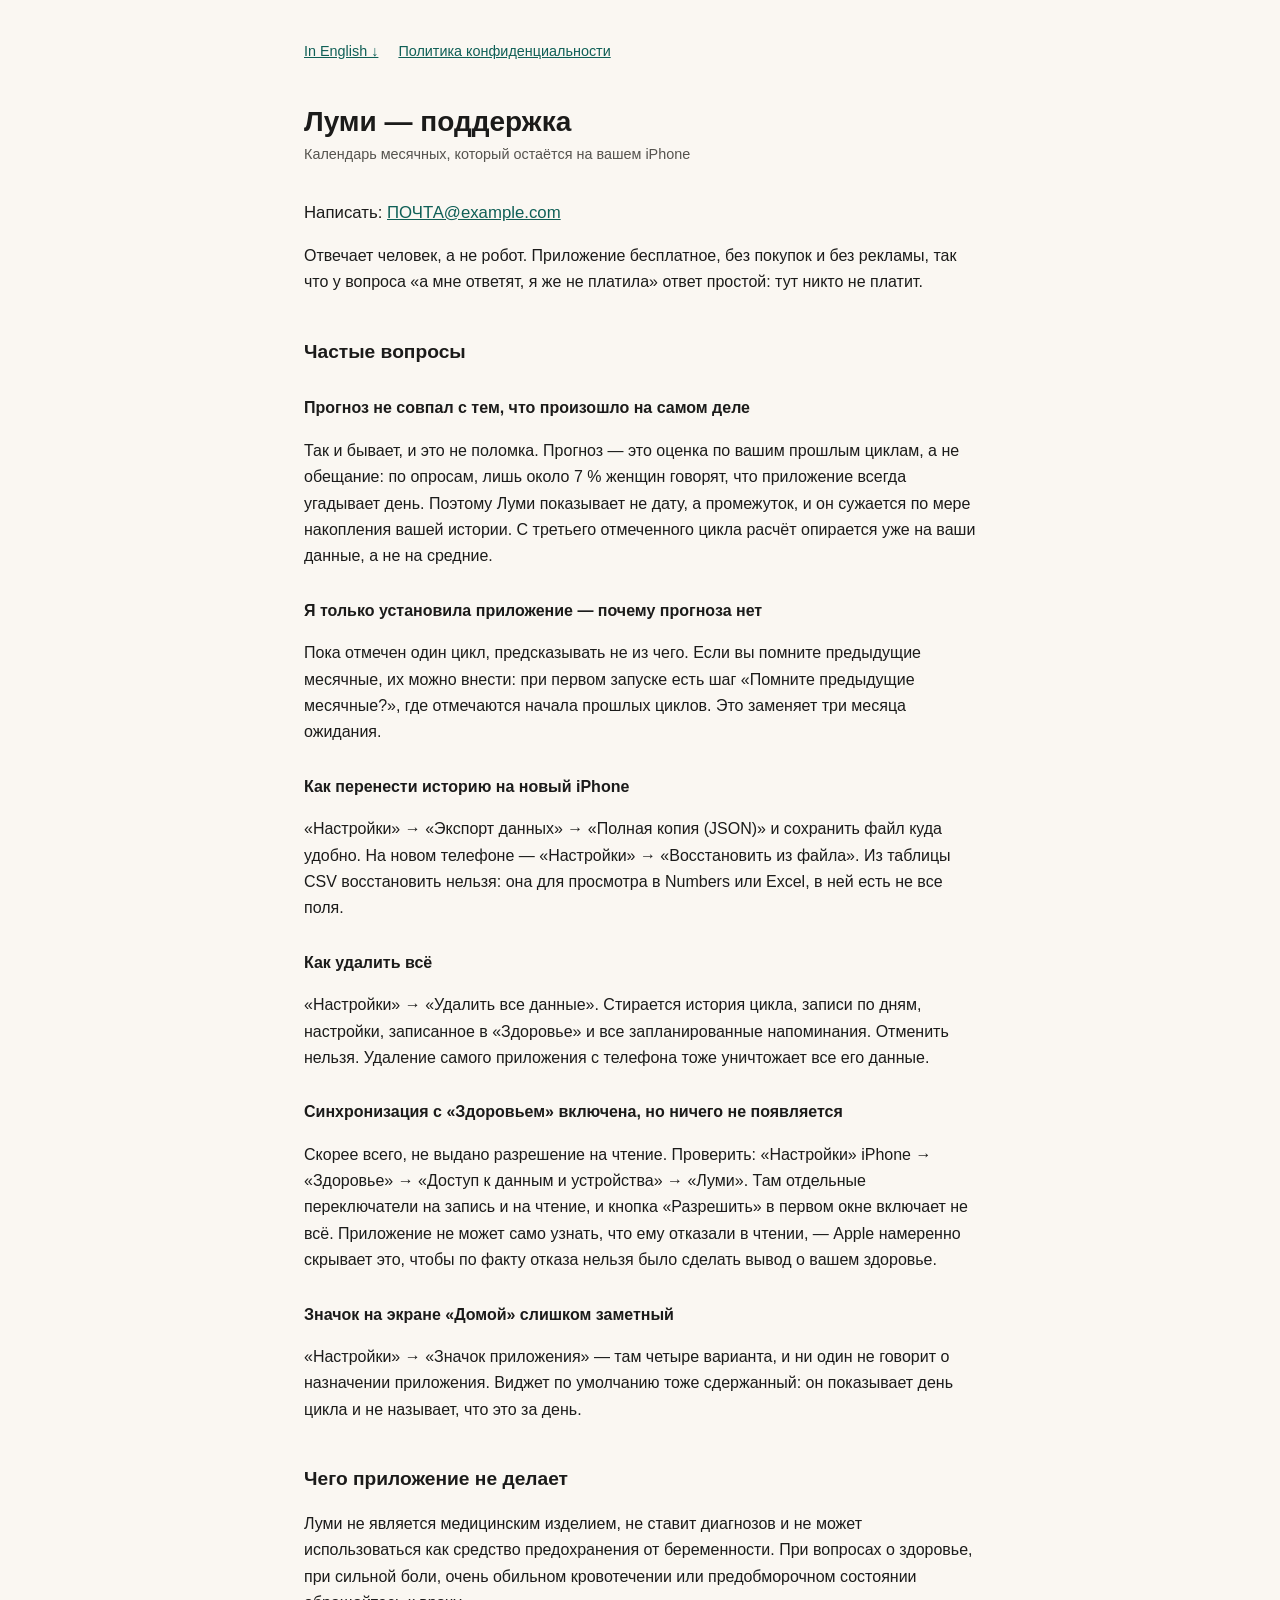
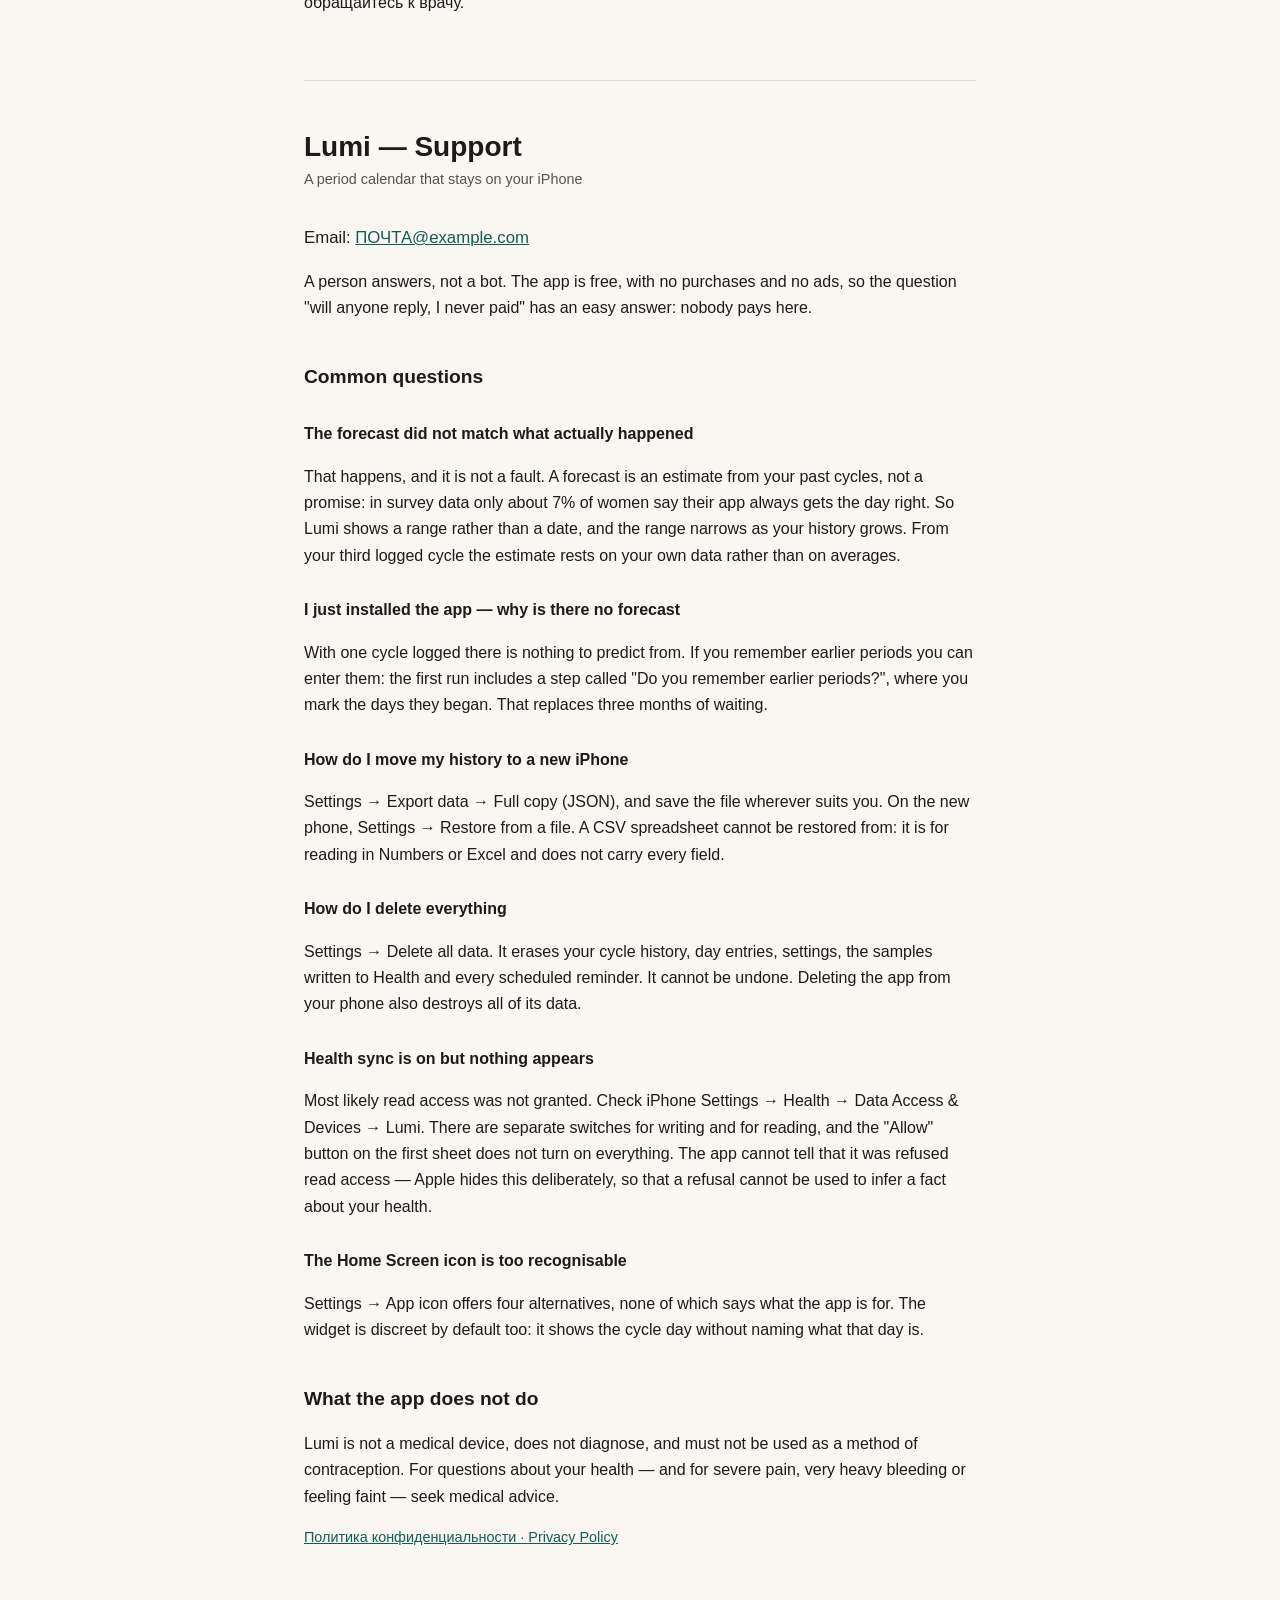
==== index.html @ fd47dca5 "Add the support page the submission also needs App Store Connect requires two public URLs, not one: " ====
<!doctype html>
<html lang="ru">
<head>
<meta charset="utf-8">
<meta name="viewport" content="width=device-width, initial-scale=1">
<title>Луми — поддержка / Lumi — Support</title>
<link rel="stylesheet" href="style.css">
</head>
<body>
<main>

<p class="switch"><a href="#en">In English ↓</a> <a href="privacy.html">Политика конфиденциальности</a></p>

<h1>Луми — поддержка</h1>
<p class="meta">Календарь месячных, который остаётся на вашем iPhone</p>

<p class="lead">Написать: <a href="mailto:ПОЧТА@example.com">ПОЧТА@example.com</a></p>

<p>Отвечает человек, а не робот. Приложение бесплатное, без покупок и без рекламы, так что
у вопроса «а мне ответят, я же не платила» ответ простой: тут никто не платит.</p>

<h2>Частые вопросы</h2>

<h3>Прогноз не совпал с тем, что произошло на самом деле</h3>
<p>Так и бывает, и это не поломка. Прогноз — это оценка по вашим прошлым циклам, а не
обещание: по опросам, лишь около 7 % женщин говорят, что приложение всегда угадывает день.
Поэтому Луми показывает не дату, а промежуток, и он сужается по мере накопления вашей
истории. С третьего отмеченного цикла расчёт опирается уже на ваши данные, а не на средние.</p>

<h3>Я только установила приложение — почему прогноза нет</h3>
<p>Пока отмечен один цикл, предсказывать не из чего. Если вы помните предыдущие месячные,
их можно внести: при первом запуске есть шаг «Помните предыдущие месячные?», где отмечаются
начала прошлых циклов. Это заменяет три месяца ожидания.</p>

<h3>Как перенести историю на новый iPhone</h3>
<p>«Настройки» → «Экспорт данных» → «Полная копия (JSON)» и сохранить файл куда удобно.
На новом телефоне — «Настройки» → «Восстановить из файла». Из таблицы CSV восстановить нельзя:
она для просмотра в Numbers или Excel, в ней есть не все поля.</p>

<h3>Как удалить всё</h3>
<p>«Настройки» → «Удалить все данные». Стирается история цикла, записи по дням, настройки,
записанное в «Здоровье» и все запланированные напоминания. Отменить нельзя. Удаление самого
приложения с телефона тоже уничтожает все его данные.</p>

<h3>Синхронизация с «Здоровьем» включена, но ничего не появляется</h3>
<p>Скорее всего, не выдано разрешение на чтение. Проверить: «Настройки» iPhone → «Здоровье» →
«Доступ к данным и устройства» → «Луми». Там отдельные переключатели на запись и на чтение,
и кнопка «Разрешить» в первом окне включает не всё. Приложение не может само узнать, что ему
отказали в чтении, — Apple намеренно скрывает это, чтобы по факту отказа нельзя было сделать
вывод о вашем здоровье.</p>

<h3>Значок на экране «Домой» слишком заметный</h3>
<p>«Настройки» → «Значок приложения» — там четыре варианта, и ни один не говорит
о назначении приложения. Виджет по умолчанию тоже сдержанный: он показывает день цикла
и не называет, что это за день.</p>

<h2>Чего приложение не делает</h2>
<p>Луми не является медицинским изделием, не ставит диагнозов и не может использоваться как
средство предохранения от беременности. При вопросах о здоровье, при сильной боли, очень
обильном кровотечении или предобморочном состоянии обращайтесь к врачу.</p>

<hr>

<h1 id="en">Lumi — Support</h1>
<p class="meta">A period calendar that stays on your iPhone</p>

<p class="lead">Email: <a href="mailto:ПОЧТА@example.com">ПОЧТА@example.com</a></p>

<p>A person answers, not a bot. The app is free, with no purchases and no ads, so the
question "will anyone reply, I never paid" has an easy answer: nobody pays here.</p>

<h2>Common questions</h2>

<h3>The forecast did not match what actually happened</h3>
<p>That happens, and it is not a fault. A forecast is an estimate from your past cycles, not
a promise: in survey data only about 7% of women say their app always gets the day right.
So Lumi shows a range rather than a date, and the range narrows as your history grows. From
your third logged cycle the estimate rests on your own data rather than on averages.</p>

<h3>I just installed the app — why is there no forecast</h3>
<p>With one cycle logged there is nothing to predict from. If you remember earlier periods
you can enter them: the first run includes a step called "Do you remember earlier periods?",
where you mark the days they began. That replaces three months of waiting.</p>

<h3>How do I move my history to a new iPhone</h3>
<p>Settings → Export data → Full copy (JSON), and save the file wherever suits you. On the
new phone, Settings → Restore from a file. A CSV spreadsheet cannot be restored from: it is
for reading in Numbers or Excel and does not carry every field.</p>

<h3>How do I delete everything</h3>
<p>Settings → Delete all data. It erases your cycle history, day entries, settings, the
samples written to Health and every scheduled reminder. It cannot be undone. Deleting the
app from your phone also destroys all of its data.</p>

<h3>Health sync is on but nothing appears</h3>
<p>Most likely read access was not granted. Check iPhone Settings → Health → Data Access &amp;
Devices → Lumi. There are separate switches for writing and for reading, and the "Allow"
button on the first sheet does not turn on everything. The app cannot tell that it was
refused read access — Apple hides this deliberately, so that a refusal cannot be used to
infer a fact about your health.</p>

<h3>The Home Screen icon is too recognisable</h3>
<p>Settings → App icon offers four alternatives, none of which says what the app is for.
The widget is discreet by default too: it shows the cycle day without naming what that day
is.</p>

<h2>What the app does not do</h2>
<p>Lumi is not a medical device, does not diagnose, and must not be used as a method of
contraception. For questions about your health — and for severe pain, very heavy bleeding
or feeling faint — seek medical advice.</p>

<p class="meta"><a href="privacy.html">Политика конфиденциальности · Privacy Policy</a></p>

</main>
</body>
</html>
---- style.css ----
/* Shared by both pages. Plain CSS, no build step, no external font: the site has to be
   hostable by dropping the folder anywhere, and a privacy policy that pulls a font from
   a third-party CDN would contradict itself on the first request. */
:root {
  color-scheme: light dark;
  --ink: #1b1b1a;
  --ink-soft: #55534e;
  --bg: #faf7f2;
  --rule: #e0dbd2;
  --accent: #0f5f56;
}
@media (prefers-color-scheme: dark) {
  :root {
    --ink: #ece8e1;
    --ink-soft: #a8a29a;
    --bg: #16161a;
    --rule: #32322f;
    --accent: #6fb9ad;
  }
}

* { box-sizing: border-box; }

body {
  margin: 0;
  padding: 2.5rem 1.25rem 5rem;
  background: var(--bg);
  color: var(--ink);
  font: 16px/1.65 -apple-system, BlinkMacSystemFont, "Segoe UI", Roboto, Helvetica, Arial, sans-serif;
}

main { max-width: 42rem; margin: 0 auto; }

h1 { font-size: 1.75rem; line-height: 1.25; margin: 0 0 .25rem; }
h2 { font-size: 1.2rem; margin: 2.5rem 0 .5rem; }
h3 { font-size: 1rem; margin: 1.75rem 0 .35rem; }

.meta { color: var(--ink-soft); font-size: .9rem; margin: 0 0 2rem; }
.lead { font-size: 1.05rem; }

ul { padding-left: 1.2rem; }
li { margin: .35rem 0; }

hr { border: 0; border-top: 1px solid var(--rule); margin: 4rem 0 3rem; }

a { color: var(--accent); }

.switch { margin: 0 0 2.5rem; font-size: .9rem; }
.switch a + a { margin-left: 1rem; }

strong { font-weight: 600; }
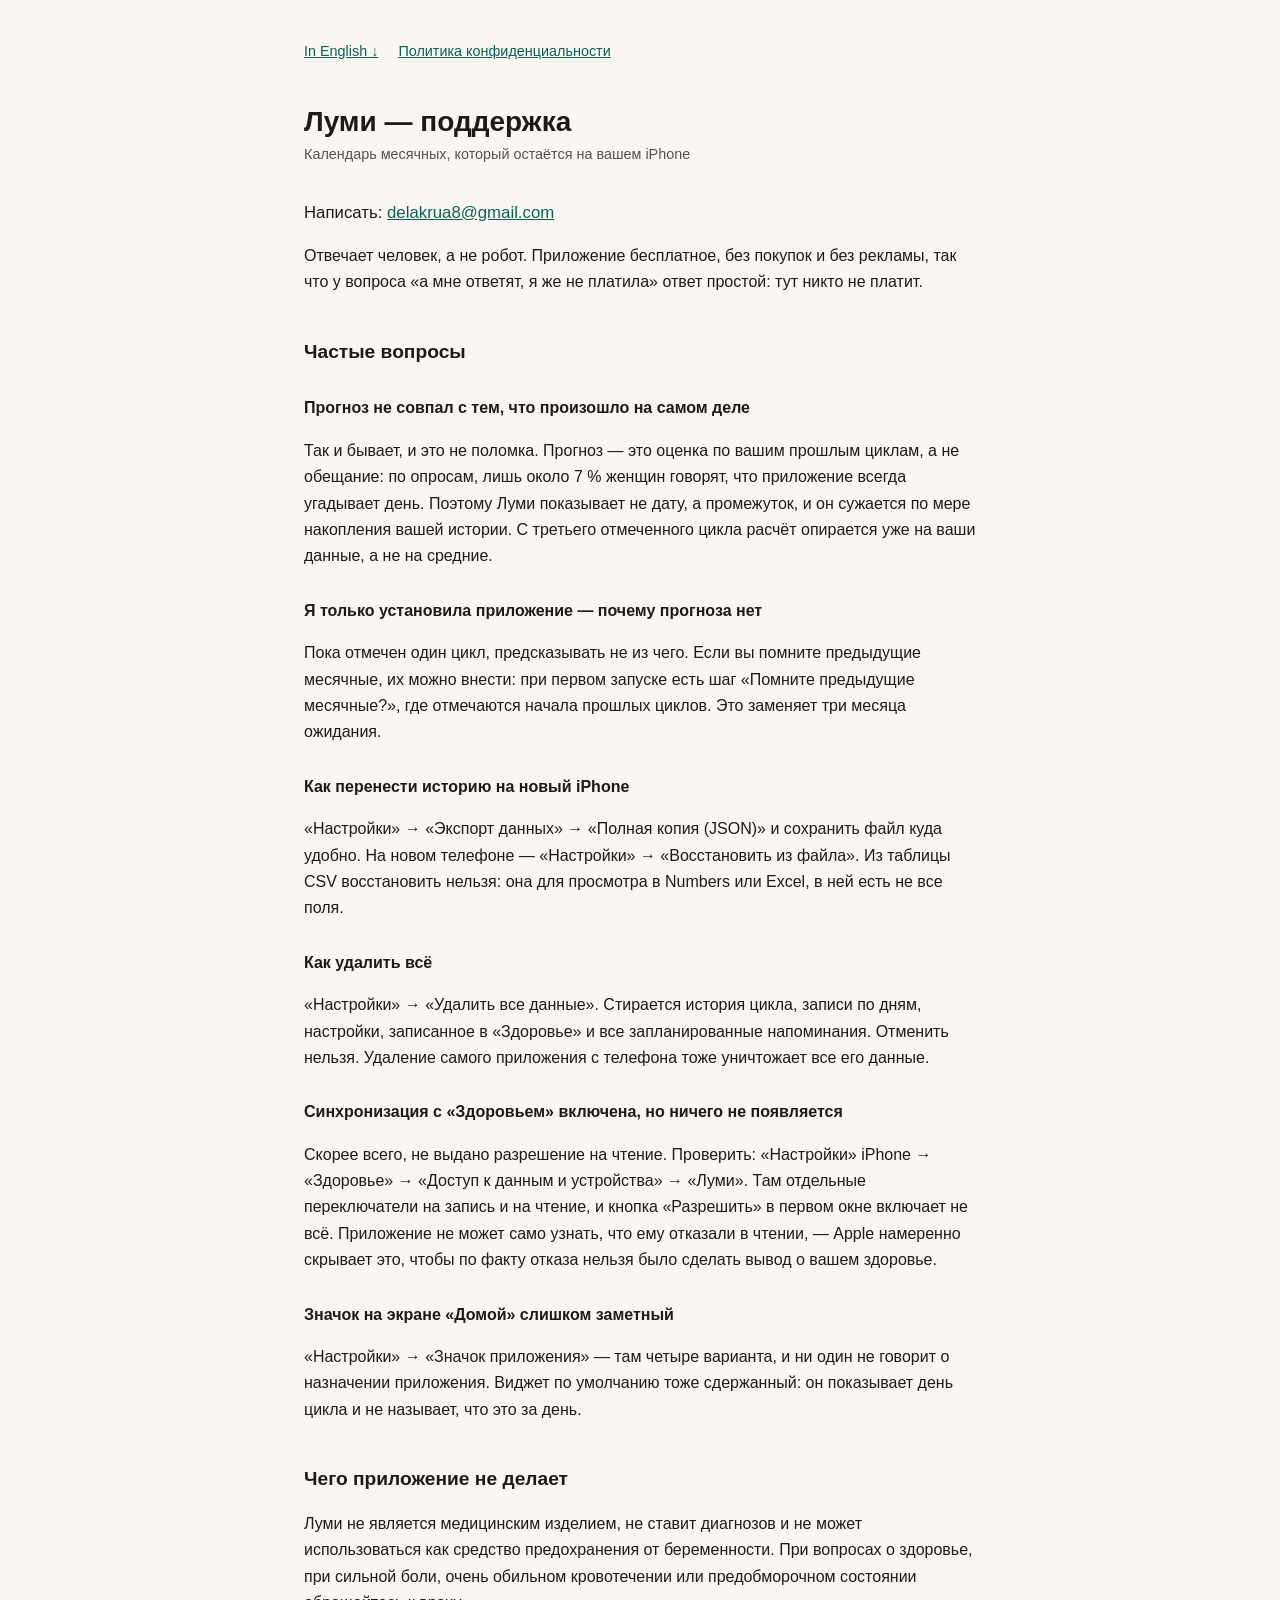
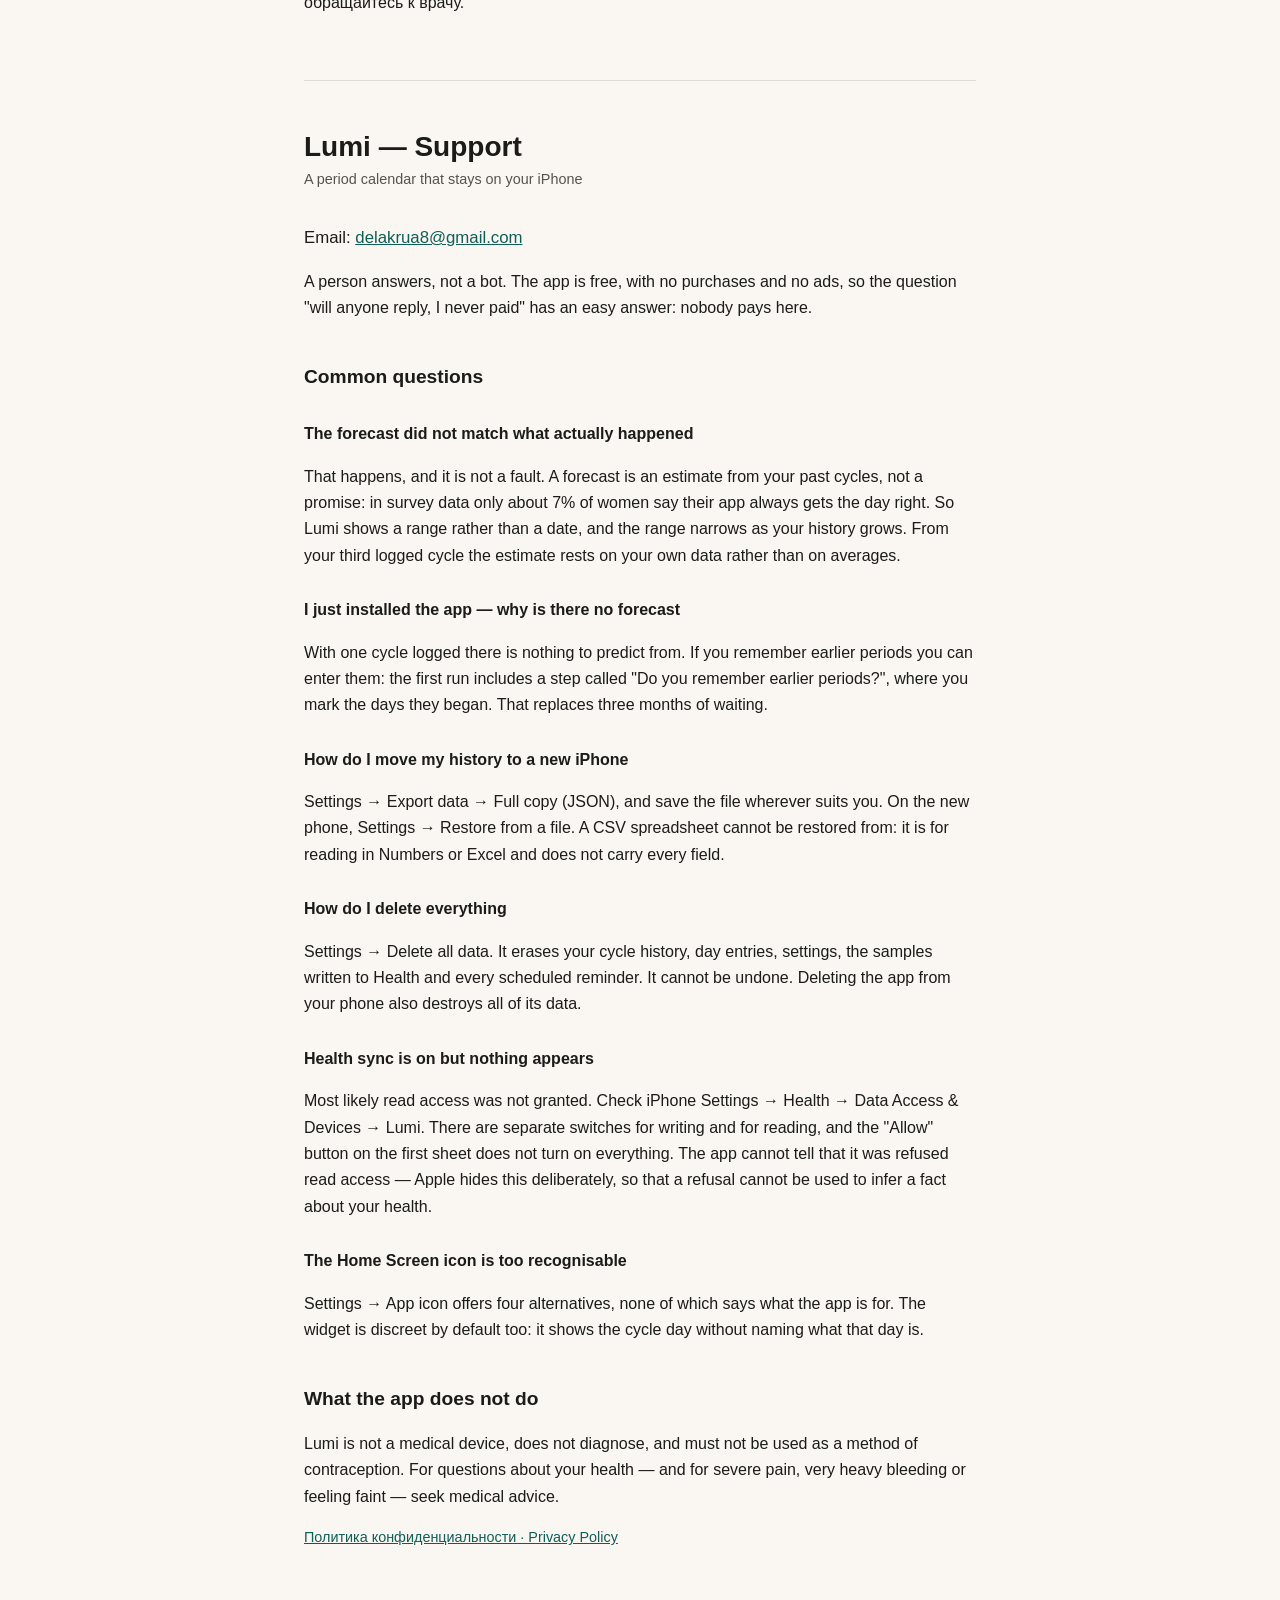
==== commit 85c164f1: "Fill in the contact address on both pages Co-Authored-By: Claude Opus 5 <noreply@anthropic.com>" ====
--- a/index.html
+++ b/index.html
@@ -14,7 +14,7 @@
 <h1>Луми — поддержка</h1>
 <p class="meta">Календарь месячных, который остаётся на вашем iPhone</p>
 
-<p class="lead">Написать: <a href="mailto:ПОЧТА@example.com">ПОЧТА@example.com</a></p>
+<p class="lead">Написать: <a href="mailto:delakrua8@gmail.com">delakrua8@gmail.com</a></p>
 
 <p>Отвечает человек, а не робот. Приложение бесплатное, без покупок и без рекламы, так что
 у вопроса «а мне ответят, я же не платила» ответ простой: тут никто не платит.</p>
@@ -64,7 +64,7 @@
 <h1 id="en">Lumi — Support</h1>
 <p class="meta">A period calendar that stays on your iPhone</p>
 
-<p class="lead">Email: <a href="mailto:ПОЧТА@example.com">ПОЧТА@example.com</a></p>
+<p class="lead">Email: <a href="mailto:delakrua8@gmail.com">delakrua8@gmail.com</a></p>
 
 <p>A person answers, not a bot. The app is free, with no purchases and no ads, so the
 question "will anyone reply, I never paid" has an easy answer: nobody pays here.</p>
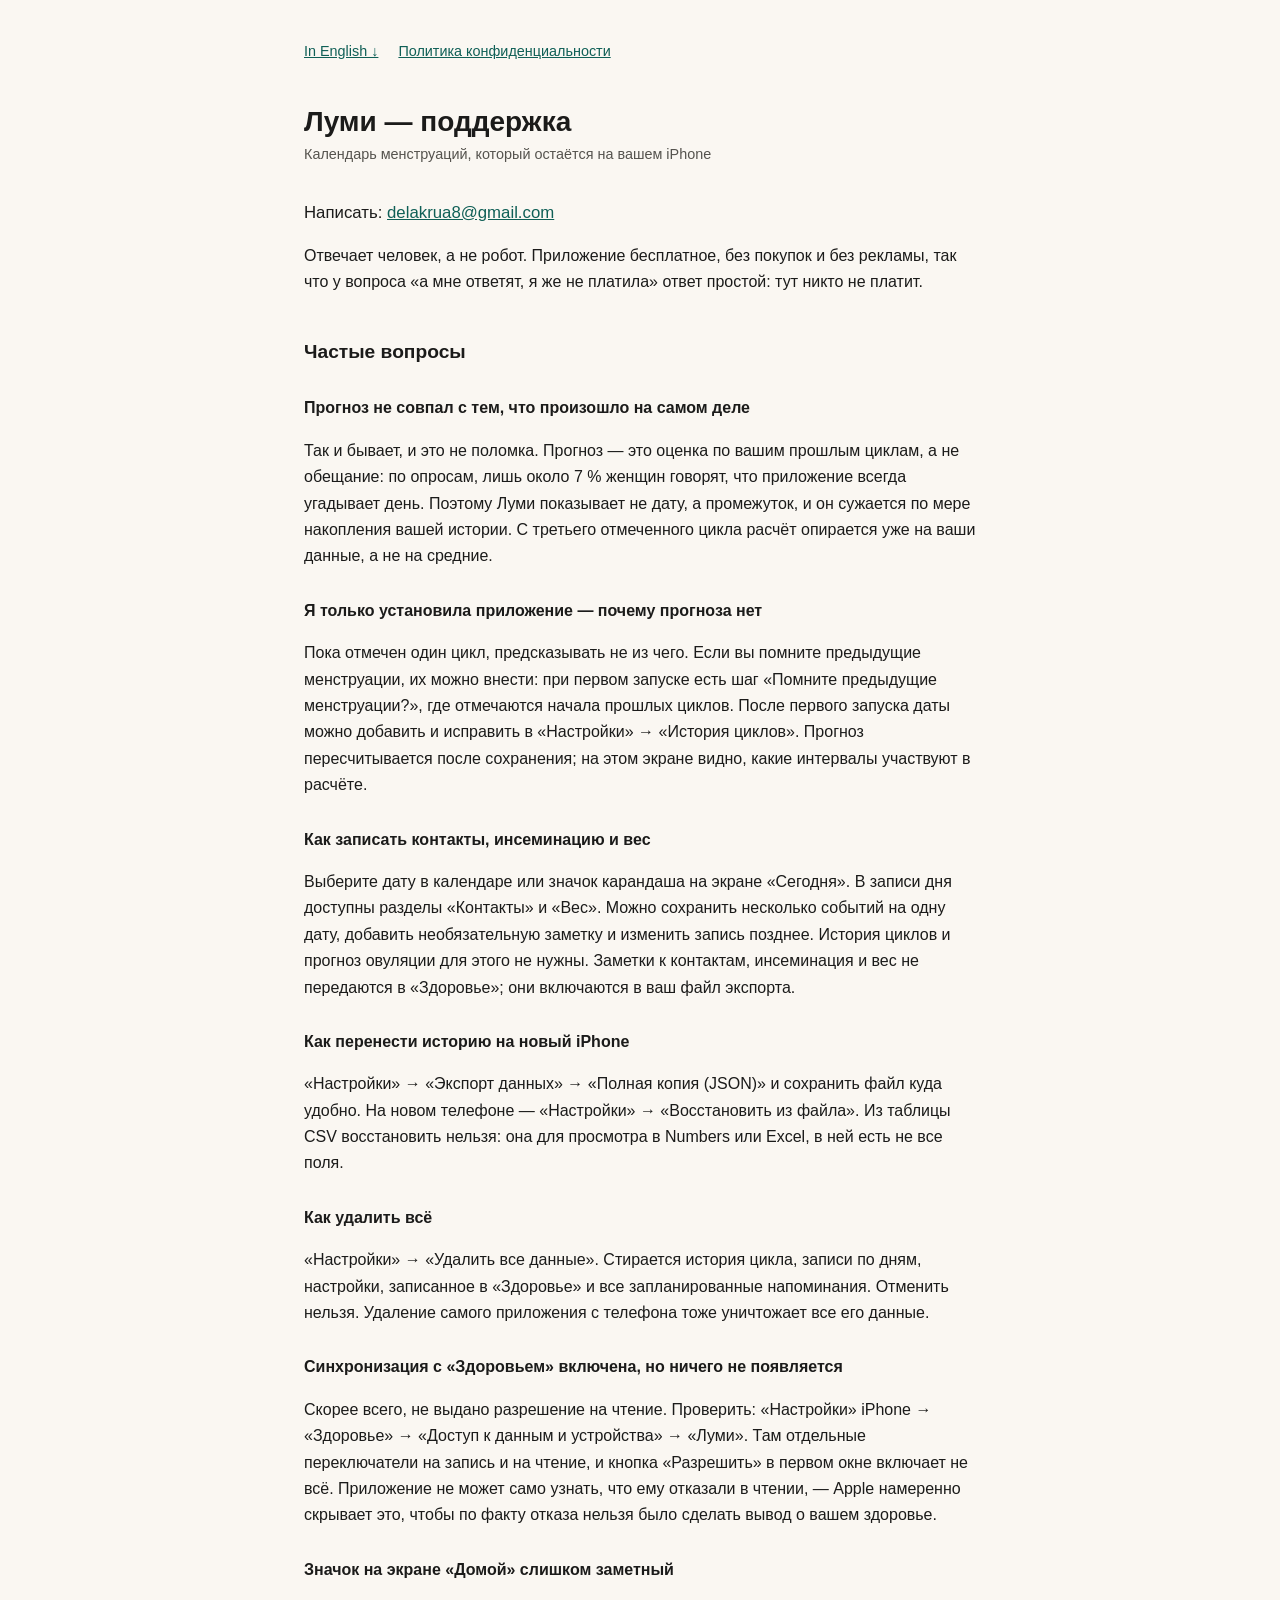
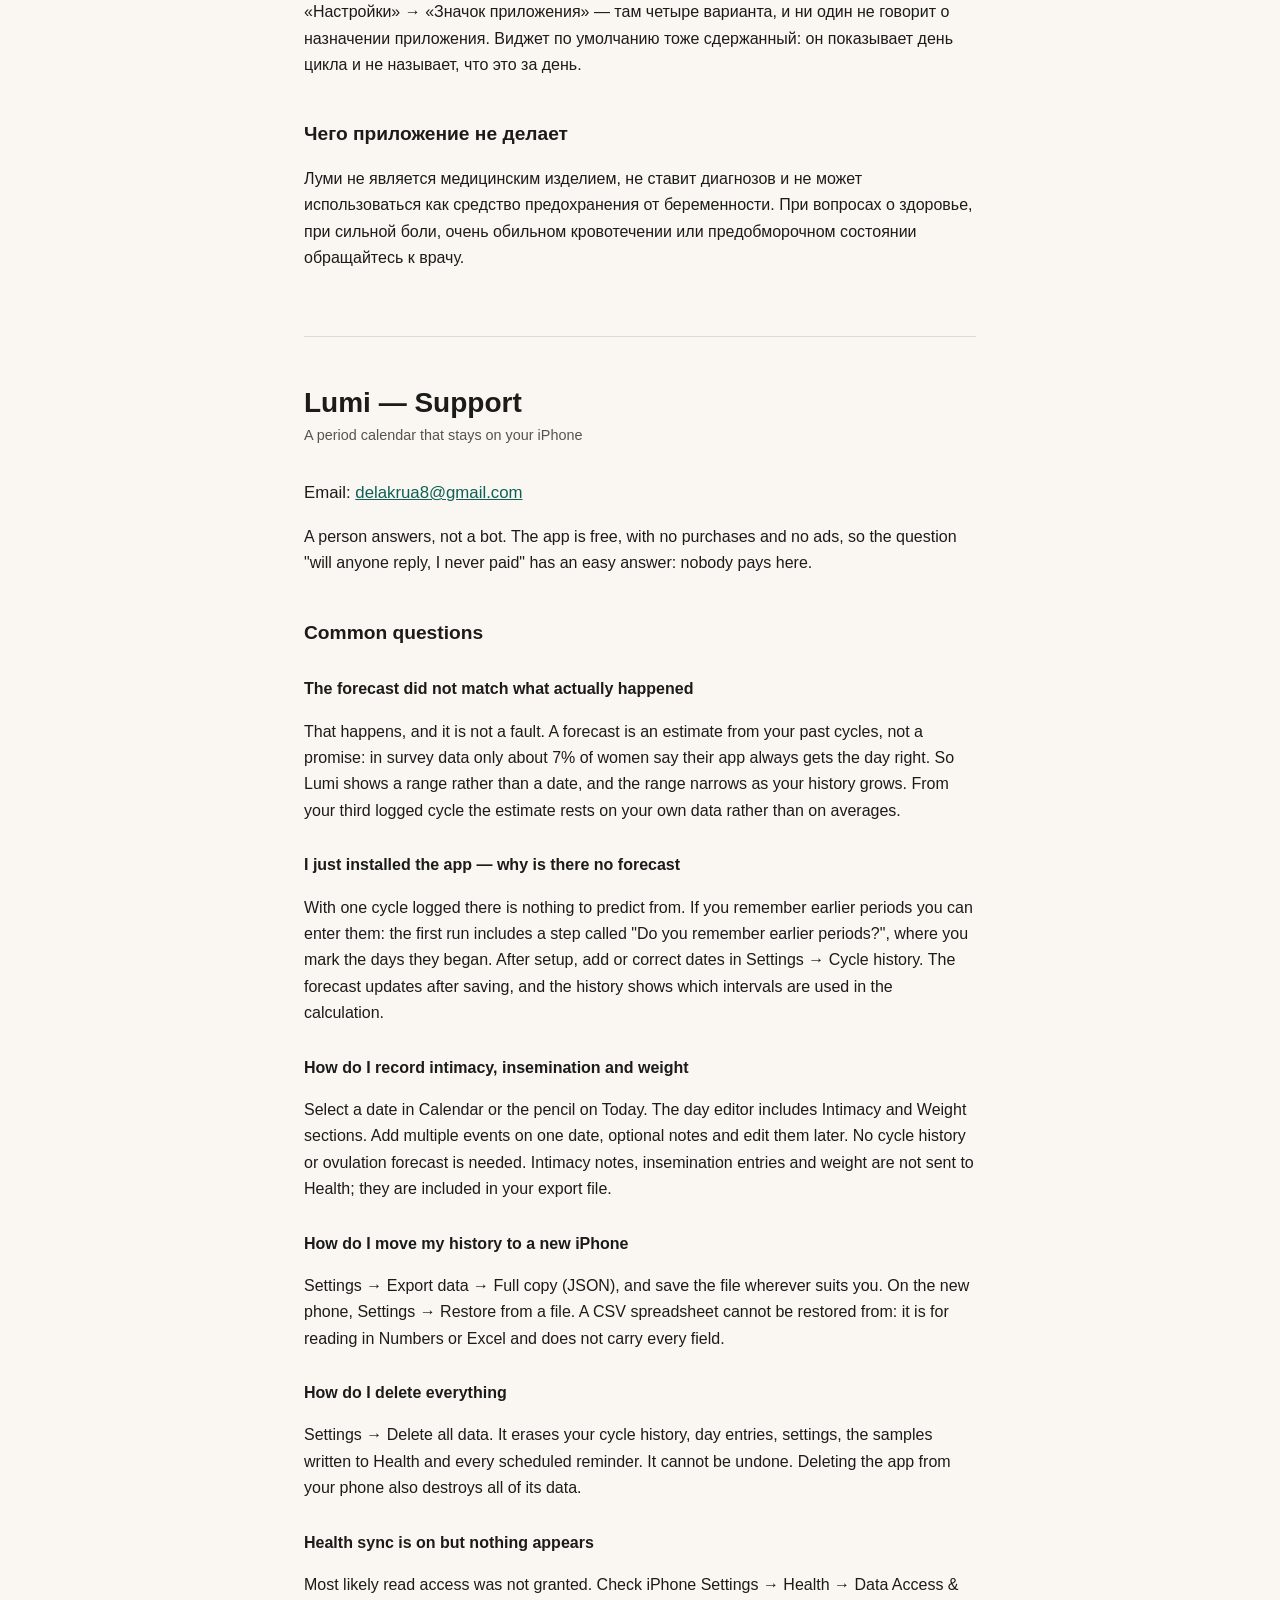
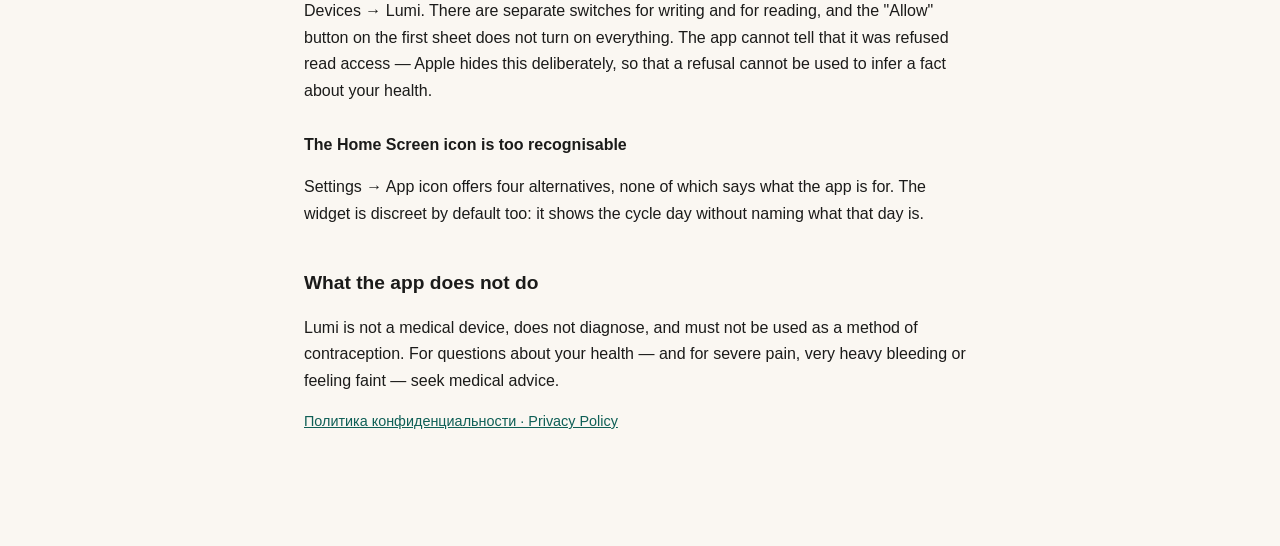
==== commit a9ef38ff: "Update Lumi 1.2 support and data handling information" ====
--- a/index.html
+++ b/index.html
@@ -12,7 +12,7 @@
 <p class="switch"><a href="#en">In English ↓</a> <a href="privacy.html">Политика конфиденциальности</a></p>
 
 <h1>Луми — поддержка</h1>
-<p class="meta">Календарь месячных, который остаётся на вашем iPhone</p>
+<p class="meta">Календарь менструаций, который остаётся на вашем iPhone</p>
 
 <p class="lead">Написать: <a href="mailto:delakrua8@gmail.com">delakrua8@gmail.com</a></p>
 
@@ -28,9 +28,18 @@
 истории. С третьего отмеченного цикла расчёт опирается уже на ваши данные, а не на средние.</p>
 
 <h3>Я только установила приложение — почему прогноза нет</h3>
-<p>Пока отмечен один цикл, предсказывать не из чего. Если вы помните предыдущие месячные,
-их можно внести: при первом запуске есть шаг «Помните предыдущие месячные?», где отмечаются
-начала прошлых циклов. Это заменяет три месяца ожидания.</p>
+<p>Пока отмечен один цикл, предсказывать не из чего. Если вы помните предыдущие менструации,
+их можно внести: при первом запуске есть шаг «Помните предыдущие менструации?», где отмечаются
+начала прошлых циклов. После первого запуска даты можно добавить и исправить в
+«Настройки» → «История циклов». Прогноз пересчитывается после сохранения; на этом экране
+видно, какие интервалы участвуют в расчёте.</p>
+
+<h3>Как записать контакты, инсеминацию и вес</h3>
+<p>Выберите дату в календаре или значок карандаша на экране «Сегодня». В записи дня
+доступны разделы «Контакты» и «Вес». Можно сохранить несколько событий на одну дату,
+добавить необязательную заметку и изменить запись позднее. История циклов и прогноз
+овуляции для этого не нужны. Заметки к контактам, инсеминация и вес не передаются в
+«Здоровье»; они включаются в ваш файл экспорта.</p>
 
 <h3>Как перенести историю на новый iPhone</h3>
 <p>«Настройки» → «Экспорт данных» → «Полная копия (JSON)» и сохранить файл куда удобно.
@@ -80,7 +89,15 @@
 <h3>I just installed the app — why is there no forecast</h3>
 <p>With one cycle logged there is nothing to predict from. If you remember earlier periods
 you can enter them: the first run includes a step called "Do you remember earlier periods?",
-where you mark the days they began. That replaces three months of waiting.</p>
+where you mark the days they began. After setup, add or correct dates in Settings →
+Cycle history. The forecast updates after saving, and the history shows which intervals
+are used in the calculation.</p>
+
+<h3>How do I record intimacy, insemination and weight</h3>
+<p>Select a date in Calendar or the pencil on Today. The day editor includes Intimacy
+and Weight sections. Add multiple events on one date, optional notes and edit them later.
+No cycle history or ovulation forecast is needed. Intimacy notes, insemination entries and
+weight are not sent to Health; they are included in your export file.</p>
 
 <h3>How do I move my history to a new iPhone</h3>
 <p>Settings → Export data → Full copy (JSON), and save the file wherever suits you. On the
